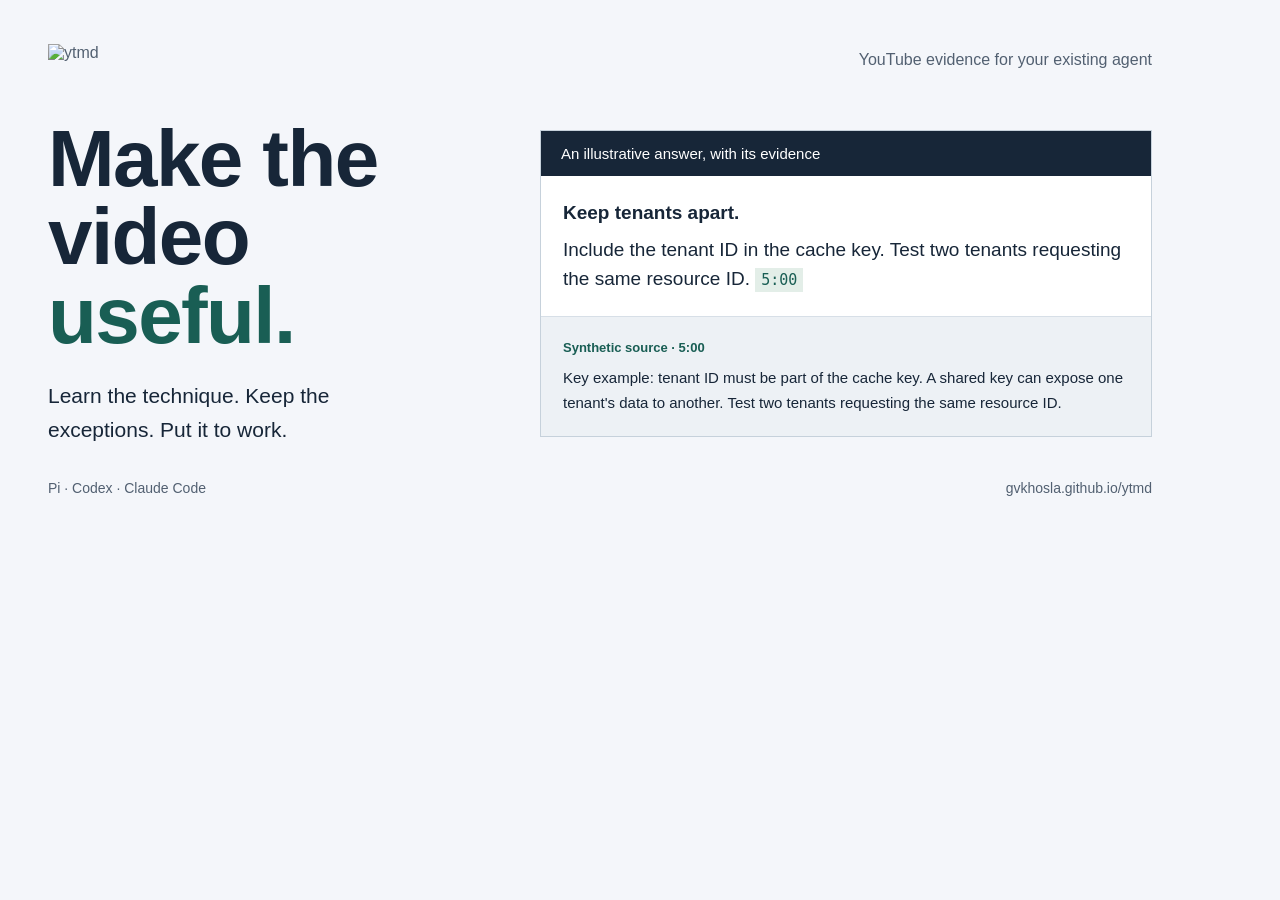
==== tools/social-card.html @ f181504a "Redesign the website around an interactive source review." ====
<!doctype html>
<html lang="en">
<head>
<meta charset="utf-8">
<base href="{{BASE}}">
<title>ytmd social card source</title>
<style>
@font-face { font-family: Barlow; src: url('assets/BarlowSemiCondensed-SemiBold.ttf'); font-weight: 600; }
@font-face { font-family: Inter; src: url('assets/InterVariable.woff2'); font-weight: 100 900; }
* { box-sizing: border-box; }
body { margin: 0; width: 1200px; height: 630px; padding: 44px 48px; background: #f4f6fa; color: #172638; font-family: Inter, sans-serif; }
header, footer { display: flex; align-items: center; justify-content: space-between; }
header { font-size: 16px; color: #526071; }
img { width: 104px; height: 32px; }
main { display: grid; grid-template-columns: 440px 1fr; gap: 52px; align-items: center; margin-top: 44px; }
h1 { font: 600 80px/.98 Barlow, sans-serif; letter-spacing: -.02em; margin: 0; }
h1 span { color: #195e54; }
p { margin: 0; }
.intro p { font-size: 21px; line-height: 1.6; margin-top: 24px; max-width: 31ch; }
.review { background: white; border: 1px solid #c6d1db; }
.heading { padding: 14px 20px; background: #172638; color: white; font-size: 15px; }
.answer { padding: 22px; font-size: 19px; line-height: 1.55; }
.answer strong { display: block; margin-bottom: 8px; }
.time { color: #195e54; font: 500 15px monospace; background: #e3eee8; padding: 3px 6px; white-space: nowrap; }
.source { background: #edf1f5; border-top: 1px solid #d7dfe7; padding: 20px 22px; font-size: 15px; line-height: 1.65; }
.source strong { display: block; margin-bottom: 8px; font-size: 13px; color: #195e54; }
footer { margin-top: 34px; font-size: 14px; color: #526071; }
</style>
</head>
<body>
<header><img src="assets/wordmark.svg" alt="ytmd"><p>YouTube evidence for your existing agent</p></header>
<main>
<div class="intro"><h1>Make the video<br><span>useful.</span></h1><p>Learn the technique. Keep the exceptions. Put it to work.</p></div>
<div class="review"><p class="heading">An illustrative answer, with its evidence</p><div class="answer"><strong>Keep tenants apart.</strong><p>Include the tenant ID in the cache key. Test two tenants requesting the same resource ID. <span class="time">5:00</span></p></div><div class="source"><strong>Synthetic source · 5:00</strong><p>Key example: tenant ID must be part of the cache key. A shared key can expose one tenant's data to another. Test two tenants requesting the same resource ID.</p></div></div>
</main>
<footer><p>Pi · Codex · Claude Code</p><p>gvkhosla.github.io/ytmd</p></footer>
</body>
</html>
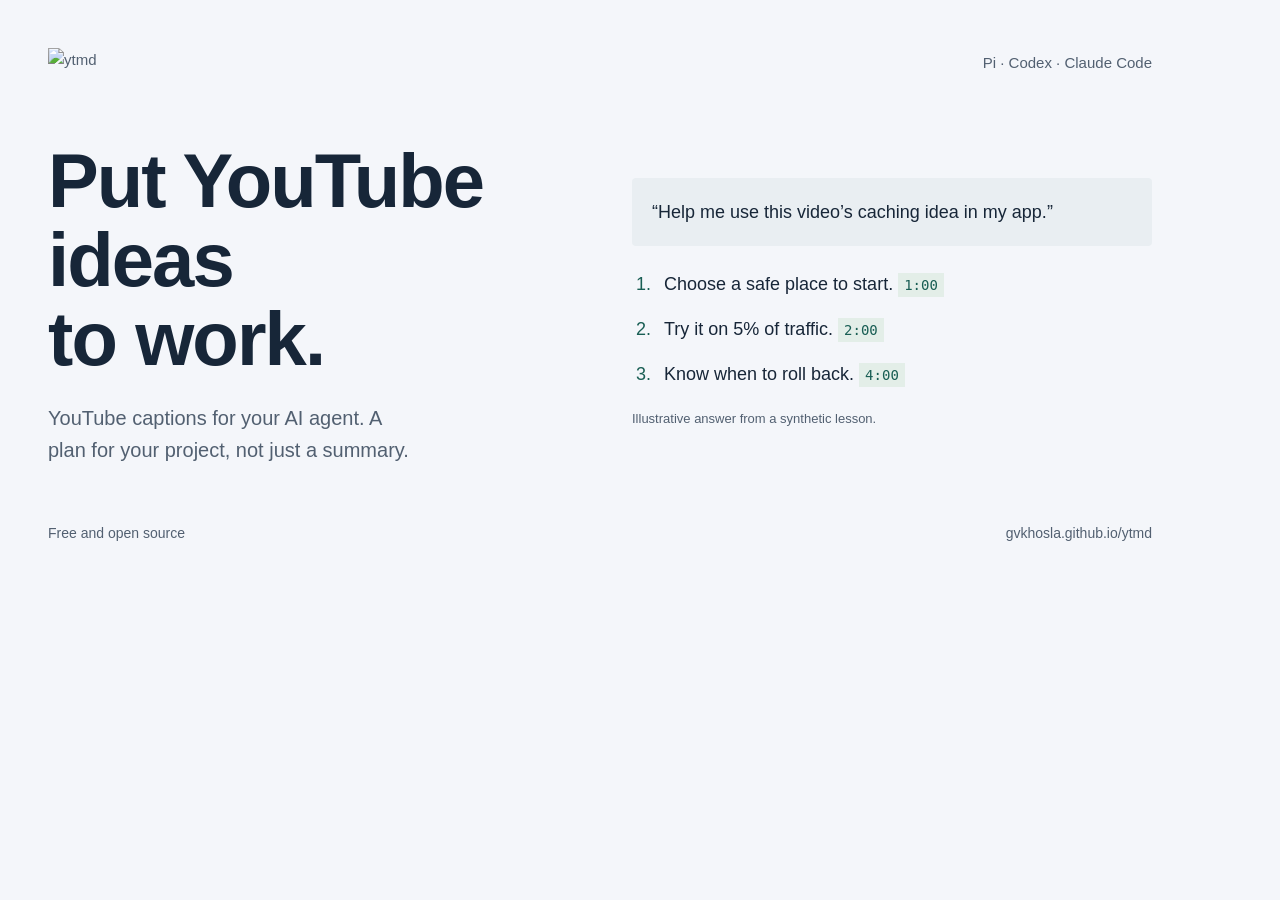
==== commit 520b47d1: "Simplify the landing page to one use case and one setup action." ====
--- a/tools/social-card.html
+++ b/tools/social-card.html
@@ -8,31 +8,27 @@
 @font-face { font-family: Barlow; src: url('assets/BarlowSemiCondensed-SemiBold.ttf'); font-weight: 600; }
 @font-face { font-family: Inter; src: url('assets/InterVariable.woff2'); font-weight: 100 900; }
 * { box-sizing: border-box; }
-body { margin: 0; width: 1200px; height: 630px; padding: 44px 48px; background: #f4f6fa; color: #172638; font-family: Inter, sans-serif; }
+body { margin: 0; width: 1200px; height: 630px; padding: 48px; background: #f4f6fa; color: #172638; font: 18px/1.6 Inter, sans-serif; }
 header, footer { display: flex; align-items: center; justify-content: space-between; }
-header { font-size: 16px; color: #526071; }
-img { width: 104px; height: 32px; }
-main { display: grid; grid-template-columns: 440px 1fr; gap: 52px; align-items: center; margin-top: 44px; }
-h1 { font: 600 80px/.98 Barlow, sans-serif; letter-spacing: -.02em; margin: 0; }
-h1 span { color: #195e54; }
-p { margin: 0; }
-.intro p { font-size: 21px; line-height: 1.6; margin-top: 24px; max-width: 31ch; }
-.review { background: white; border: 1px solid #c6d1db; }
-.heading { padding: 14px 20px; background: #172638; color: white; font-size: 15px; }
-.answer { padding: 22px; font-size: 19px; line-height: 1.55; }
-.answer strong { display: block; margin-bottom: 8px; }
-.time { color: #195e54; font: 500 15px monospace; background: #e3eee8; padding: 3px 6px; white-space: nowrap; }
-.source { background: #edf1f5; border-top: 1px solid #d7dfe7; padding: 20px 22px; font-size: 15px; line-height: 1.65; }
-.source strong { display: block; margin-bottom: 8px; font-size: 13px; color: #195e54; }
-footer { margin-top: 34px; font-size: 14px; color: #526071; }
+header { color: #526071; font-size: 15px; }
+img { width: 94px; height: 29px; }
+main { display: grid; grid-template-columns: 1fr 1fr; gap: 64px; align-items: center; margin-top: 64px; }
+h1 { font: 600 76px/1.04 Barlow, sans-serif; letter-spacing: -.025em; margin: 0; }
+p, ol { margin: 0; }
+.intro p { color: #526071; font-size: 20px; margin-top: 24px; max-width: 33ch; }
+.question { background: #e9eef2; padding: 20px; border-radius: 4px; }
+ol { padding-left: 24px; margin-top: 24px; }
+li { padding-left: 8px; }
+li + li { margin-top: 16px; }
+li::marker { color: #195e54; }
+.time { font: 500 14px monospace; color: #195e54; background: #e3eee8; padding: 4px 6px; }
+.note { margin-top: 20px; font-size: 13px; color: #526071; }
+footer { margin-top: 56px; font-size: 14px; color: #526071; }
 </style>
 </head>
 <body>
-<header><img src="assets/wordmark.svg" alt="ytmd"><p>YouTube evidence for your existing agent</p></header>
-<main>
-<div class="intro"><h1>Make the video<br><span>useful.</span></h1><p>Learn the technique. Keep the exceptions. Put it to work.</p></div>
-<div class="review"><p class="heading">An illustrative answer, with its evidence</p><div class="answer"><strong>Keep tenants apart.</strong><p>Include the tenant ID in the cache key. Test two tenants requesting the same resource ID. <span class="time">5:00</span></p></div><div class="source"><strong>Synthetic source · 5:00</strong><p>Key example: tenant ID must be part of the cache key. A shared key can expose one tenant's data to another. Test two tenants requesting the same resource ID.</p></div></div>
-</main>
-<footer><p>Pi · Codex · Claude Code</p><p>gvkhosla.github.io/ytmd</p></footer>
+<header><img src="assets/wordmark.svg" alt="ytmd"><p>Pi · Codex · Claude Code</p></header>
+<main><div class="intro"><h1>Put YouTube ideas<br>to work.</h1><p>YouTube captions for your AI agent. A plan for your project, not just a summary.</p></div><div><p class="question">“Help me use this video’s caching idea in my app.”</p><ol><li>Choose a safe place to start. <span class="time">1:00</span></li><li>Try it on 5% of traffic. <span class="time">2:00</span></li><li>Know when to roll back. <span class="time">4:00</span></li></ol><p class="note">Illustrative answer from a synthetic lesson.</p></div></main>
+<footer><p>Free and open source</p><p>gvkhosla.github.io/ytmd</p></footer>
 </body>
 </html>
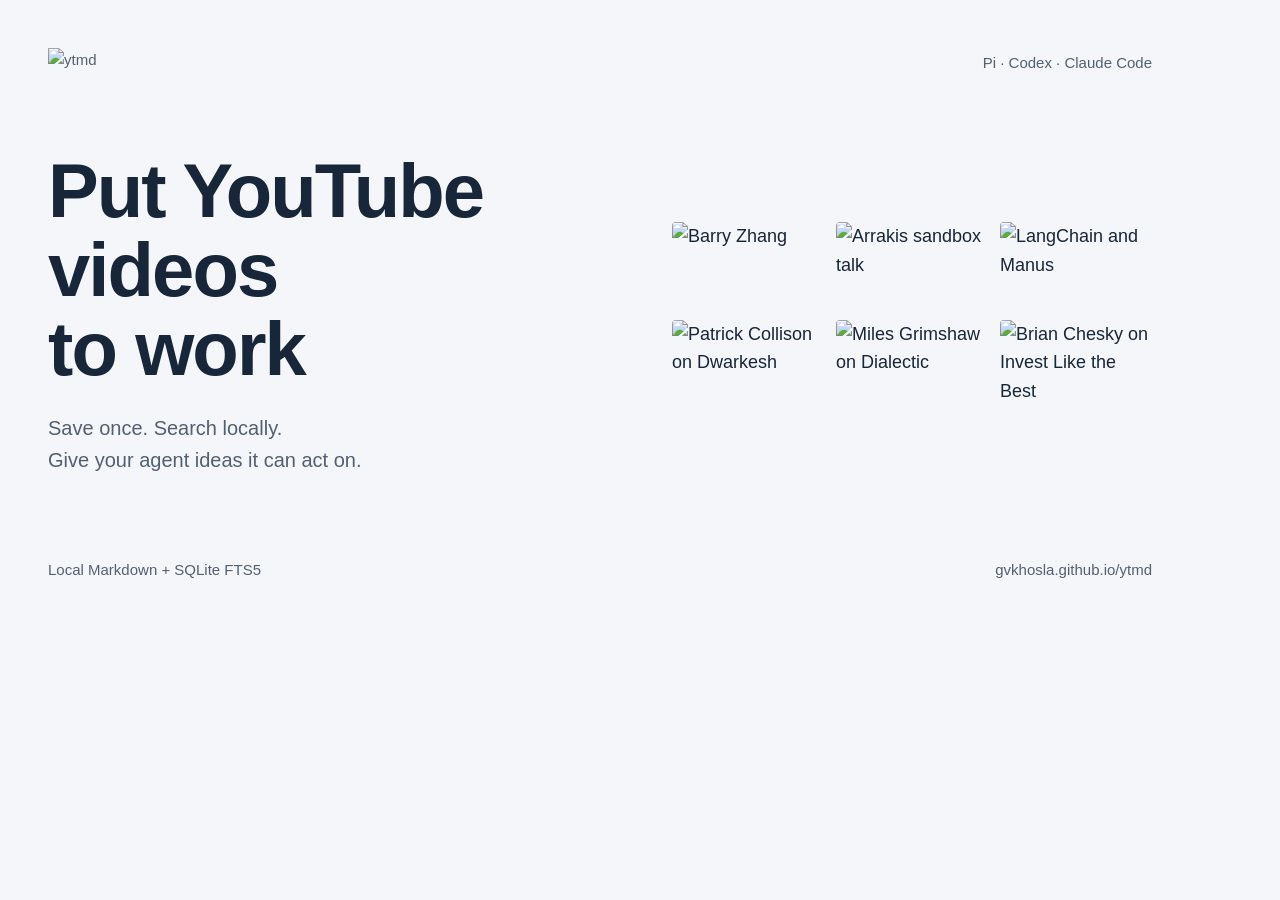
==== commit f1d6a2c2: "Show real video workflows with thumbnails and dark mode" ====
--- a/tools/social-card.html
+++ b/tools/social-card.html
@@ -11,24 +11,19 @@
 body { margin: 0; width: 1200px; height: 630px; padding: 48px; background: #f4f6fa; color: #172638; font: 18px/1.6 Inter, sans-serif; }
 header, footer { display: flex; align-items: center; justify-content: space-between; }
 header { color: #526071; font-size: 15px; }
-img { width: 94px; height: 29px; }
-main { display: grid; grid-template-columns: 1fr 1fr; gap: 64px; align-items: center; margin-top: 64px; }
+header img { width: 94px; height: 29px; }
+main { display: grid; grid-template-columns: 1.2fr 1fr; gap: 48px; align-items: center; margin-top: 74px; }
 h1 { font: 600 76px/1.04 Barlow, sans-serif; letter-spacing: -.025em; margin: 0; }
-p, ol { margin: 0; }
+p { margin: 0; }
 .intro p { color: #526071; font-size: 20px; margin-top: 24px; max-width: 33ch; }
-.question { background: #e9eef2; padding: 20px; border-radius: 4px; }
-ol { padding-left: 24px; margin-top: 24px; }
-li { padding-left: 8px; }
-li + li { margin-top: 16px; }
-li::marker { color: #195e54; }
-.time { font: 500 14px monospace; color: #195e54; background: #e3eee8; padding: 4px 6px; }
-.note { margin-top: 20px; font-size: 13px; color: #526071; }
-footer { margin-top: 56px; font-size: 14px; color: #526071; }
+.videos { display: grid; grid-template-columns: repeat(3, 1fr); gap: 12px; }
+.videos img { width: 100%; aspect-ratio: 16 / 9; object-fit: cover; display: block; border-radius: 4px; }
+footer { margin-top: 82px; font-size: 15px; color: #526071; }
 </style>
 </head>
 <body>
 <header><img src="assets/wordmark.svg" alt="ytmd"><p>Pi · Codex · Claude Code</p></header>
-<main><div class="intro"><h1>Put YouTube ideas<br>to work.</h1><p>YouTube captions for your AI agent. A plan for your project, not just a summary.</p></div><div><p class="question">“Help me use this video’s caching idea in my app.”</p><ol><li>Choose a safe place to start. <span class="time">1:00</span></li><li>Try it on 5% of traffic. <span class="time">2:00</span></li><li>Know when to roll back. <span class="time">4:00</span></li></ol><p class="note">Illustrative answer from a synthetic lesson.</p></div></main>
-<footer><p>Free and open source</p><p>gvkhosla.github.io/ytmd</p></footer>
+<main><div class="intro"><h1>Put YouTube videos<br>to work</h1><p>Save once. Search locally.<br>Give your agent ideas it can act on.</p></div><div class="videos"><img src="assets/videos/D7_ipDqhtwk.jpg" alt="Barry Zhang"><img src="assets/videos/wsFd22SL1s8.jpg" alt="Arrakis sandbox talk"><img src="assets/videos/6_BcCthVvb8.jpg" alt="LangChain and Manus"><img src="assets/videos/WU-lBOAS1VQ.jpg" alt="Patrick Collison on Dwarkesh"><img src="assets/videos/MZ14rrkHVbg.jpg" alt="Miles Grimshaw on Dialectic"><img src="assets/videos/eURcW5_uS60.jpg" alt="Brian Chesky on Invest Like the Best"></div></main>
+<footer><p>Local Markdown + SQLite FTS5</p><p>gvkhosla.github.io/ytmd</p></footer>
 </body>
 </html>
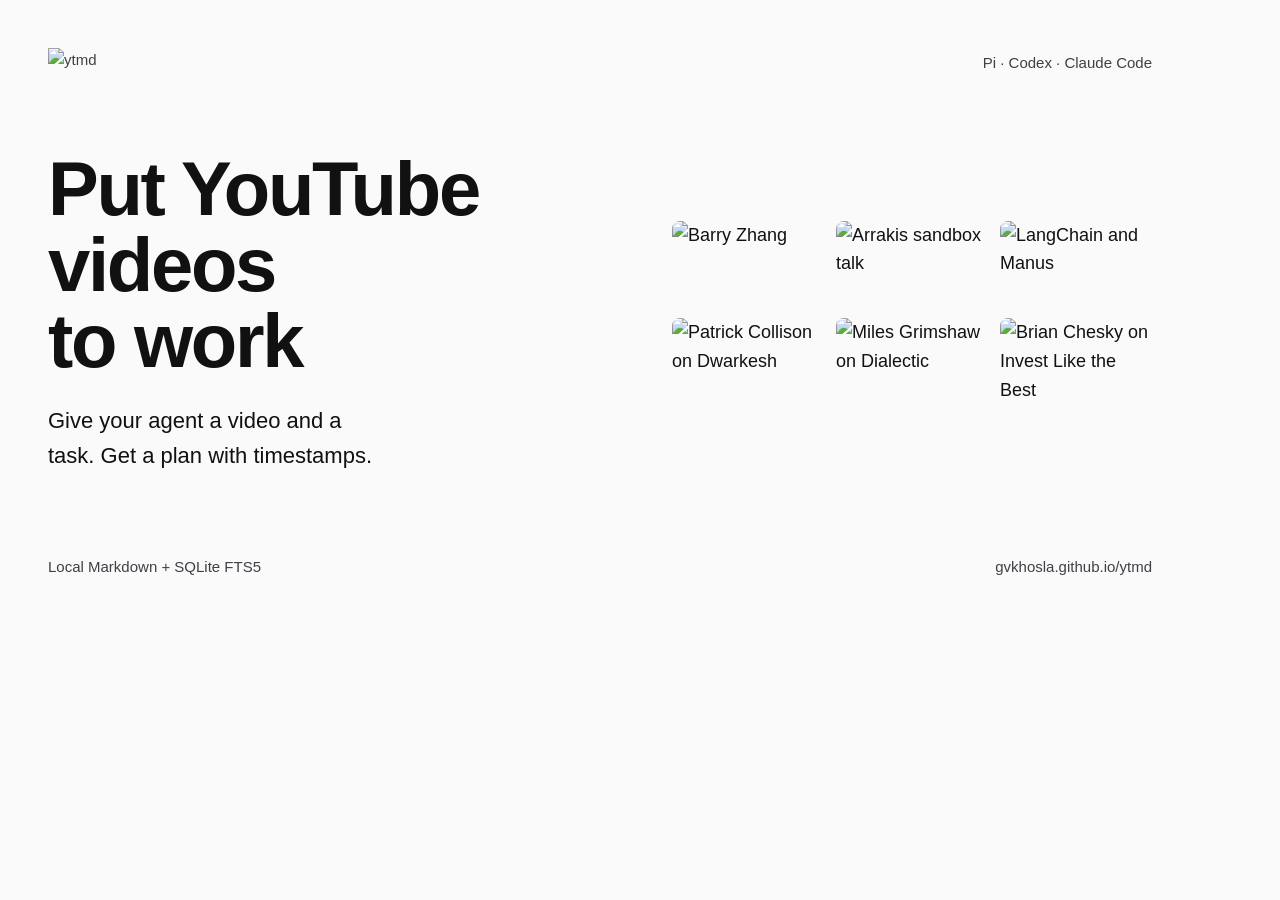
==== commit d52e455e: "Tighten landing copy and raise contrast. Stack the hero, cut default copy to 235 words, and replace " ====
--- a/tools/social-card.html
+++ b/tools/social-card.html
@@ -8,22 +8,22 @@
 @font-face { font-family: Barlow; src: url('assets/BarlowSemiCondensed-SemiBold.ttf'); font-weight: 600; }
 @font-face { font-family: Inter; src: url('assets/InterVariable.woff2'); font-weight: 100 900; }
 * { box-sizing: border-box; }
-body { margin: 0; width: 1200px; height: 630px; padding: 48px; background: #f4f6fa; color: #172638; font: 18px/1.6 Inter, sans-serif; }
+body { margin: 0; width: 1200px; height: 630px; padding: 48px; background: #fafafa; color: #111; font: 18px/1.6 Inter, sans-serif; }
 header, footer { display: flex; align-items: center; justify-content: space-between; }
-header { color: #526071; font-size: 15px; }
+header { color: #3f3f46; font-size: 15px; }
 header img { width: 94px; height: 29px; }
 main { display: grid; grid-template-columns: 1.2fr 1fr; gap: 48px; align-items: center; margin-top: 74px; }
-h1 { font: 600 76px/1.04 Barlow, sans-serif; letter-spacing: -.025em; margin: 0; }
+h1 { font: 600 76px/1 Barlow, sans-serif; letter-spacing: -.03em; margin: 0; max-width: 16ch; }
 p { margin: 0; }
-.intro p { color: #526071; font-size: 20px; margin-top: 24px; max-width: 33ch; }
+.intro p { color: #111; font-size: 22px; margin-top: 24px; max-width: 28ch; }
 .videos { display: grid; grid-template-columns: repeat(3, 1fr); gap: 12px; }
-.videos img { width: 100%; aspect-ratio: 16 / 9; object-fit: cover; display: block; border-radius: 4px; }
-footer { margin-top: 82px; font-size: 15px; color: #526071; }
+.videos img { width: 100%; aspect-ratio: 16 / 9; object-fit: cover; display: block; border-radius: 8px; }
+footer { margin-top: 82px; font-size: 15px; color: #3f3f46; }
 </style>
 </head>
 <body>
 <header><img src="assets/wordmark.svg" alt="ytmd"><p>Pi · Codex · Claude Code</p></header>
-<main><div class="intro"><h1>Put YouTube videos<br>to work</h1><p>Save once. Search locally.<br>Give your agent ideas it can act on.</p></div><div class="videos"><img src="assets/videos/D7_ipDqhtwk.jpg" alt="Barry Zhang"><img src="assets/videos/wsFd22SL1s8.jpg" alt="Arrakis sandbox talk"><img src="assets/videos/6_BcCthVvb8.jpg" alt="LangChain and Manus"><img src="assets/videos/WU-lBOAS1VQ.jpg" alt="Patrick Collison on Dwarkesh"><img src="assets/videos/MZ14rrkHVbg.jpg" alt="Miles Grimshaw on Dialectic"><img src="assets/videos/eURcW5_uS60.jpg" alt="Brian Chesky on Invest Like the Best"></div></main>
+<main><div class="intro"><h1>Put YouTube videos<br>to work</h1><p>Give your agent a video and a task. Get a plan with timestamps.</p></div><div class="videos"><img src="assets/videos/D7_ipDqhtwk.jpg" alt="Barry Zhang"><img src="assets/videos/wsFd22SL1s8.jpg" alt="Arrakis sandbox talk"><img src="assets/videos/6_BcCthVvb8.jpg" alt="LangChain and Manus"><img src="assets/videos/WU-lBOAS1VQ.jpg" alt="Patrick Collison on Dwarkesh"><img src="assets/videos/MZ14rrkHVbg.jpg" alt="Miles Grimshaw on Dialectic"><img src="assets/videos/eURcW5_uS60.jpg" alt="Brian Chesky on Invest Like the Best"></div></main>
 <footer><p>Local Markdown + SQLite FTS5</p><p>gvkhosla.github.io/ytmd</p></footer>
 </body>
 </html>
